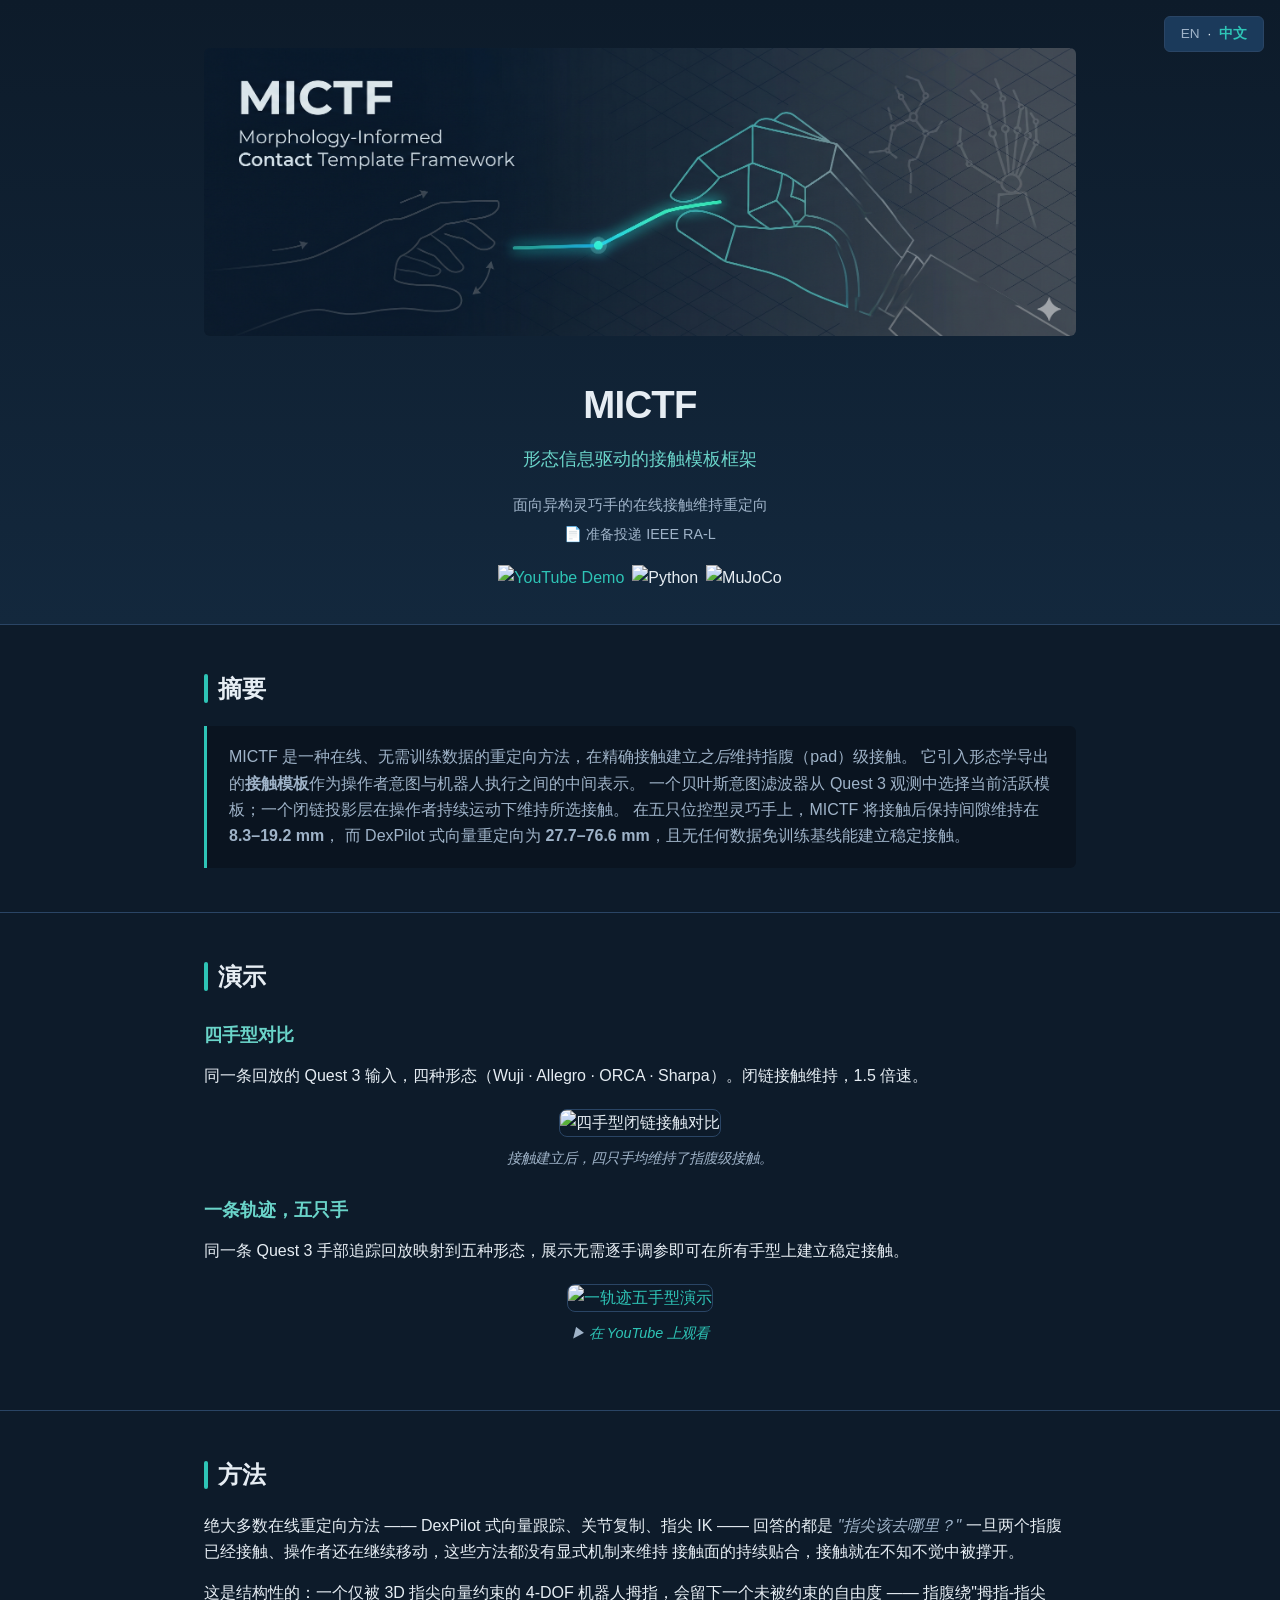
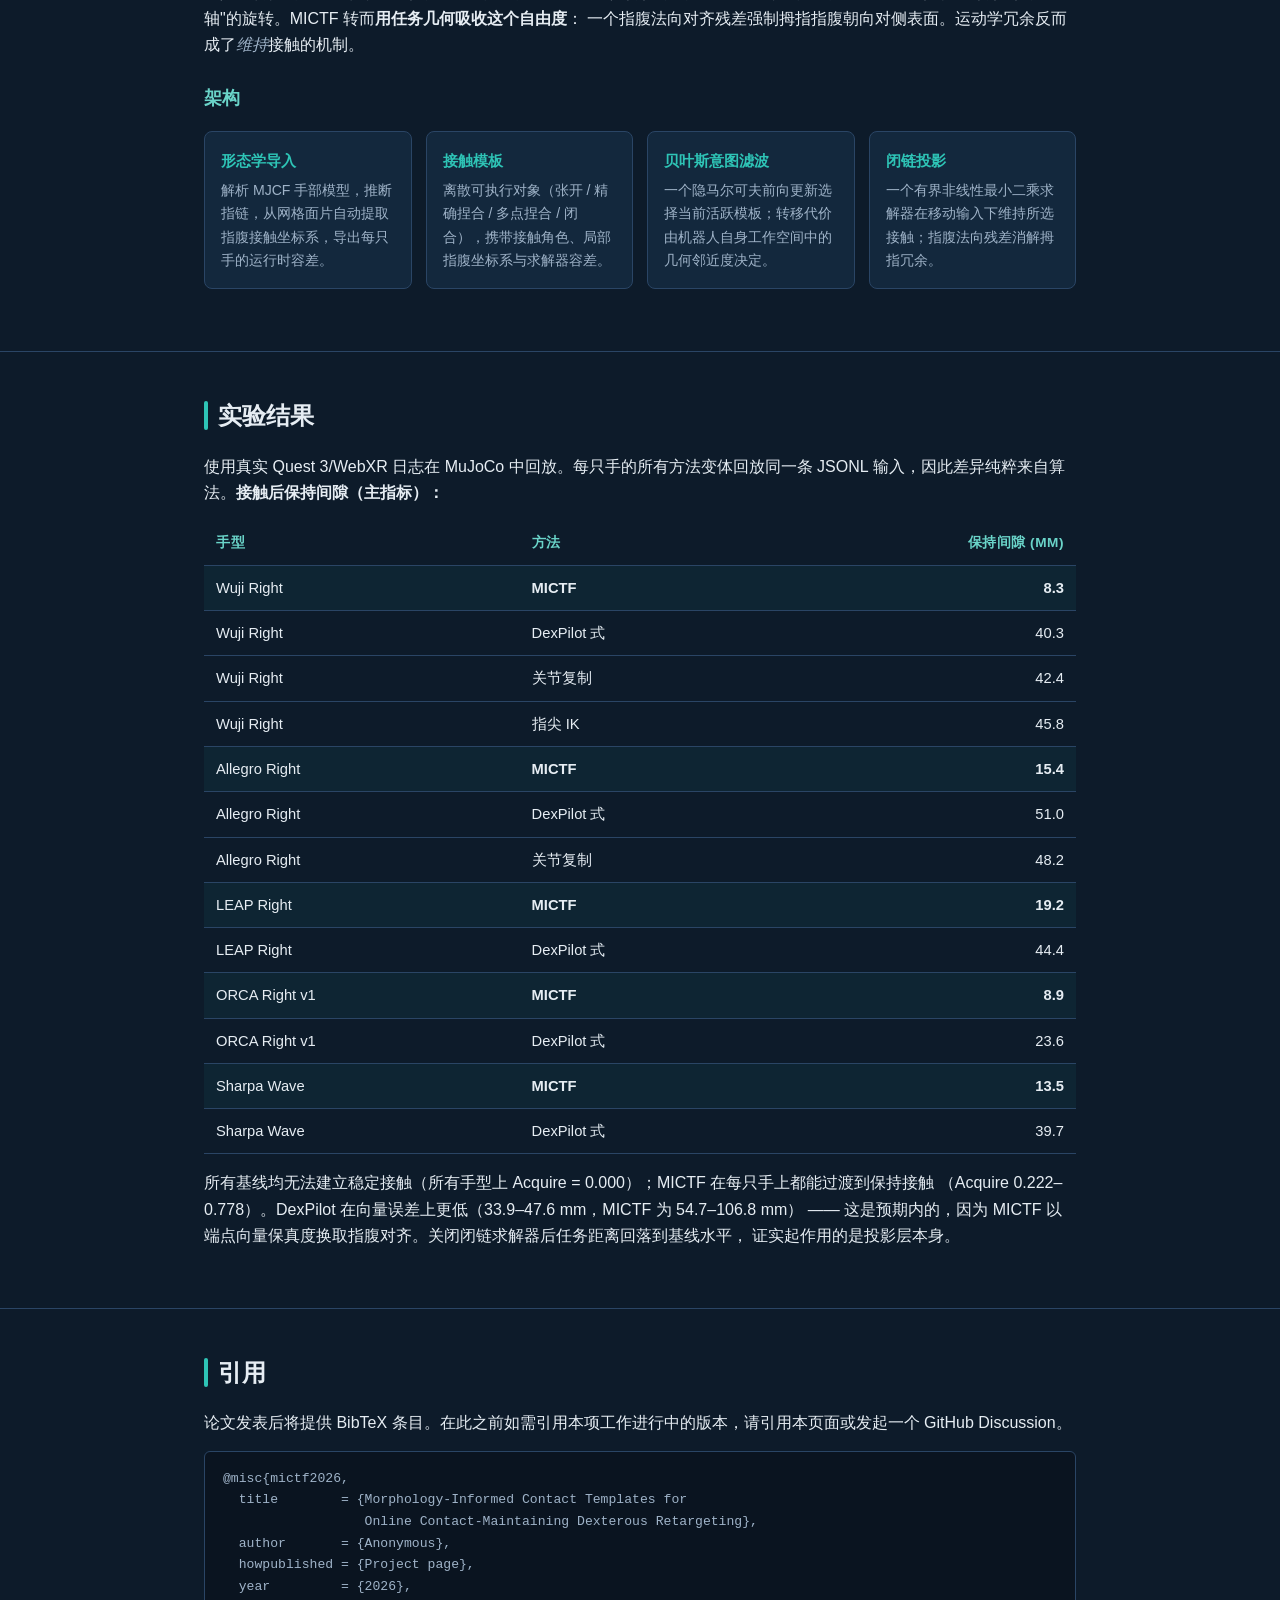
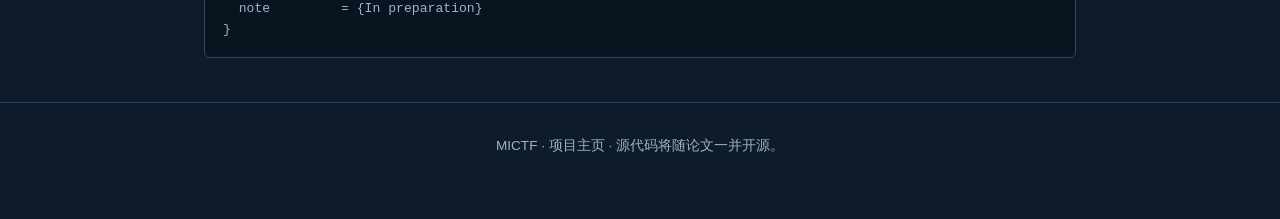
==== docs/index.zh.html @ 3833d104 "Add GitHub Pages project site (conference-paper style, EN/ZH switch) - docs/index.html (EN) + docs/i" ====
<!DOCTYPE html>
<html lang="zh-CN">
<head>
  <meta charset="UTF-8">
  <meta name="viewport" content="width=device-width, initial-scale=1.0">
  <title>MICTF —— 形态信息驱动的接触模板框架</title>
  <meta name="description" content="在线、无需训练数据的重定向方法，在精确接触建立之后维持指腹级接触。">
  <link rel="stylesheet" href="style.css">
</head>
<body>

<div class="lang-switch">
  <a href="index.html">EN</a> · <a href="index.zh.html" class="active">中文</a>
</div>

<!-- ==================== HERO ==================== -->
<header class="hero">
  <div class="container">
    <img src="assets/banner.png" alt="MICTF banner" class="banner">
    <h1>MICTF</h1>
    <div class="subtitle">形态信息驱动的接触模板框架</div>
    <div class="authors">面向异构灵巧手的在线接触维持重定向</div>
    <div class="venue">📄 准备投递 IEEE RA-L</div>
    <div class="badges">
      <a href="https://youtu.be/rv6dafFKCII"><img alt="YouTube Demo" src="https://img.shields.io/badge/演示-YouTube-red?logo=youtube"></a>
      <img alt="Python" src="https://img.shields.io/badge/Python-3.10+-3776AB?logo=python&logoColor=white">
      <img alt="MuJoCo" src="https://img.shields.io/badge/MuJoCo-3.x-orange">
    </div>
  </div>
</header>

<!-- ==================== ABSTRACT ==================== -->
<section>
  <div class="container">
    <h2>摘要</h2>
    <div class="abstract-box">
      MICTF 是一种在线、无需训练数据的重定向方法，在精确接触建立<em>之后</em>维持指腹（pad）级接触。
      它引入形态学导出的<strong>接触模板</strong>作为操作者意图与机器人执行之间的中间表示。
      一个贝叶斯意图滤波器从 Quest 3 观测中选择当前活跃模板；一个闭链投影层在操作者持续运动下维持所选接触。
      在五只位控型灵巧手上，MICTF 将接触后保持间隙维持在 <strong>8.3–19.2&nbsp;mm</strong>，
      而 DexPilot 式向量重定向为 <strong>27.7–76.6&nbsp;mm</strong>，且无任何数据免训练基线能建立稳定接触。
    </div>
  </div>
</section>

<!-- ==================== DEMO ==================== -->
<section>
  <div class="container">
    <h2>演示</h2>

    <h3>四手型对比</h3>
    <p>同一条回放的 Quest 3 输入，四种形态（Wuji · Allegro · ORCA · Sharpa）。闭链接触维持，1.5 倍速。</p>
    <div class="demo-media">
      <img src="assets/multihand_demo.gif" alt="四手型闭链接触对比">
      <div class="caption">接触建立后，四只手均维持了指腹级接触。</div>
    </div>

    <h3>一条轨迹，五只手</h3>
    <p>同一条 Quest 3 手部追踪回放映射到五种形态，展示无需逐手调参即可在所有手型上建立稳定接触。</p>
    <div class="demo-media">
      <a href="https://youtu.be/rv6dafFKCII" class="youtube-thumb">
        <img src="https://img.youtube.com/vi/rv6dafFKCII/maxresdefault.jpg" alt="一轨迹五手型演示" style="width:80%">
      </a>
      <div class="caption">▶ <a href="https://youtu.be/rv6dafFKCII">在 YouTube 上观看</a></div>
    </div>
  </div>
</section>

<!-- ==================== METHOD ==================== -->
<section>
  <div class="container">
    <h2>方法</h2>
    <p>
      绝大多数在线重定向方法 —— DexPilot 式向量跟踪、关节复制、指尖 IK —— 回答的都是
      <em>"指尖该去哪里？"</em> 一旦两个指腹已经接触、操作者还在继续移动，这些方法都没有显式机制来维持
      接触面的持续贴合，接触就在不知不觉中被撑开。
    </p>
    <p>
      这是结构性的：一个仅被 3D 指尖向量约束的 4-DOF 机器人拇指，会留下一个未被约束的自由度
      —— 指腹绕"拇指-指尖轴"的旋转。MICTF 转而<strong>用任务几何吸收这个自由度</strong>：
      一个指腹法向对齐残差强制拇指指腹朝向对侧表面。运动学冗余反而成了<em>维持</em>接触的机制。
    </p>

    <h3>架构</h3>
    <div class="cards">
      <div class="card">
        <h4>形态学导入</h4>
        <p>解析 MJCF 手部模型，推断指链，从网格面片自动提取指腹接触坐标系，导出每只手的运行时容差。</p>
      </div>
      <div class="card">
        <h4>接触模板</h4>
        <p>离散可执行对象（张开 / 精确捏合 / 多点捏合 / 闭合），携带接触角色、局部指腹坐标系与求解器容差。</p>
      </div>
      <div class="card">
        <h4>贝叶斯意图滤波</h4>
        <p>一个隐马尔可夫前向更新选择当前活跃模板；转移代价由机器人自身工作空间中的几何邻近度决定。</p>
      </div>
      <div class="card">
        <h4>闭链投影</h4>
        <p>一个有界非线性最小二乘求解器在移动输入下维持所选接触；指腹法向残差消解拇指冗余。</p>
      </div>
    </div>
  </div>
</section>

<!-- ==================== RESULTS ==================== -->
<section>
  <div class="container">
    <h2>实验结果</h2>
    <p>使用真实 Quest 3/WebXR 日志在 MuJoCo 中回放。每只手的所有方法变体回放同一条 JSONL 输入，因此差异纯粹来自算法。<strong>接触后保持间隙（主指标）：</strong></p>
    <div class="table-wrap">
      <table>
        <thead>
          <tr>
            <th>手型</th><th>方法</th><th class="num">保持间隙 (mm)</th>
          </tr>
        </thead>
        <tbody>
          <tr class="mictf"><td>Wuji Right</td><td><strong>MICTF</strong></td><td class="num"><strong>8.3</strong></td></tr>
          <tr><td>Wuji Right</td><td>DexPilot 式</td><td class="num">40.3</td></tr>
          <tr><td>Wuji Right</td><td>关节复制</td><td class="num">42.4</td></tr>
          <tr><td>Wuji Right</td><td>指尖 IK</td><td class="num">45.8</td></tr>
          <tr class="mictf"><td>Allegro Right</td><td><strong>MICTF</strong></td><td class="num"><strong>15.4</strong></td></tr>
          <tr><td>Allegro Right</td><td>DexPilot 式</td><td class="num">51.0</td></tr>
          <tr><td>Allegro Right</td><td>关节复制</td><td class="num">48.2</td></tr>
          <tr class="mictf"><td>LEAP Right</td><td><strong>MICTF</strong></td><td class="num"><strong>19.2</strong></td></tr>
          <tr><td>LEAP Right</td><td>DexPilot 式</td><td class="num">44.4</td></tr>
          <tr class="mictf"><td>ORCA Right v1</td><td><strong>MICTF</strong></td><td class="num"><strong>8.9</strong></td></tr>
          <tr><td>ORCA Right v1</td><td>DexPilot 式</td><td class="num">23.6</td></tr>
          <tr class="mictf"><td>Sharpa Wave</td><td><strong>MICTF</strong></td><td class="num"><strong>13.5</strong></td></tr>
          <tr><td>Sharpa Wave</td><td>DexPilot 式</td><td class="num">39.7</td></tr>
        </tbody>
      </table>
    </div>
    <p>
      所有基线均无法建立稳定接触（所有手型上 Acquire&nbsp;=&nbsp;0.000）；MICTF 在每只手上都能过渡到保持接触
      （Acquire&nbsp;0.222–0.778）。DexPilot 在向量误差上更低（33.9–47.6&nbsp;mm，MICTF 为 54.7–106.8&nbsp;mm）
      —— 这是预期内的，因为 MICTF 以端点向量保真度换取指腹对齐。关闭闭链求解器后任务距离回落到基线水平，
      证实起作用的是投影层本身。
    </p>
  </div>
</section>

<!-- ==================== CITATION ==================== -->
<section>
  <div class="container">
    <h2>引用</h2>
    <p>论文发表后将提供 BibTeX 条目。在此之前如需引用本项工作进行中的版本，请引用本页面或发起一个 GitHub Discussion。</p>
    <div class="citation">@misc{mictf2026,
  title        = {Morphology-Informed Contact Templates for
                  Online Contact-Maintaining Dexterous Retargeting},
  author       = {Anonymous},
  howpublished = {Project page},
  year         = {2026},
  note         = {In preparation}
}</div>
  </div>
</section>

<footer>
  <div class="container">
    <p>MICTF · 项目主页 · 源代码将随论文一并开源。</p>
  </div>
</footer>

</body>
</html>
---- docs/style.css ----
/* MICTF project page — conference-paper style */
:root {
  --bg: #0d1b2a;
  --bg-2: #13283d;
  --surface: #1b3a5b;
  --text: #e6edf3;
  --text-dim: #9fb3c8;
  --accent: #2ec4b6;
  --accent-2: #6ad4c9;
  --rule: #2a4565;
  --code-bg: #0a1420;
  --warn: #f0a868;
}

* { box-sizing: border-box; margin: 0; padding: 0; }

html { scroll-behavior: smooth; }

body {
  background: var(--bg);
  color: var(--text);
  font-family: -apple-system, BlinkMacSystemFont, "Segoe UI", "Helvetica Neue",
               "Noto Sans SC", Arial, sans-serif;
  font-size: 16px;
  line-height: 1.65;
  -webkit-font-smoothing: antialiased;
}

.container {
  max-width: 920px;
  margin: 0 auto;
  padding: 0 24px;
}

/* ---------- Header / hero ---------- */
.hero {
  text-align: center;
  padding: 48px 24px 32px;
  background: linear-gradient(180deg, var(--bg) 0%, var(--bg-2) 100%);
  border-bottom: 1px solid var(--rule);
}
.hero img.banner {
  width: 100%;
  max-width: 960px;
  border-radius: 6px;
  margin-bottom: 28px;
}
.hero h1 {
  font-size: 2.4rem;
  font-weight: 700;
  letter-spacing: -0.02em;
  margin-bottom: 8px;
}
.hero .subtitle {
  font-size: 1.15rem;
  color: var(--accent-2);
  font-weight: 500;
  margin-bottom: 18px;
}
.hero .authors {
  color: var(--text-dim);
  font-size: 0.95rem;
  margin-bottom: 6px;
}
.hero .venue {
  color: var(--text-dim);
  font-size: 0.9rem;
}
.badges {
  margin-top: 18px;
  display: flex;
  gap: 8px;
  justify-content: center;
  flex-wrap: wrap;
}
.badges img { height: 24px; }

/* ---------- Lang switch ---------- */
.lang-switch {
  position: fixed;
  top: 16px;
  right: 16px;
  z-index: 100;
  background: var(--surface);
  border: 1px solid var(--rule);
  border-radius: 6px;
  padding: 6px 12px;
  font-size: 0.85rem;
}
.lang-switch a {
  color: var(--text-dim);
  text-decoration: none;
  margin: 0 4px;
}
.lang-switch a.active { color: var(--accent); font-weight: 600; }
.lang-switch a:hover { color: var(--accent-2); }

/* ---------- Sections ---------- */
section {
  padding: 44px 0;
  border-bottom: 1px solid var(--rule);
}
section h2 {
  font-size: 1.5rem;
  font-weight: 600;
  margin-bottom: 18px;
  color: var(--text);
  display: flex;
  align-items: center;
  gap: 10px;
}
section h2::before {
  content: "";
  width: 4px;
  height: 1.2em;
  background: var(--accent);
  border-radius: 2px;
}
section h3 {
  font-size: 1.15rem;
  font-weight: 600;
  margin: 24px 0 12px;
  color: var(--accent-2);
}
p { margin-bottom: 14px; }
a { color: var(--accent); text-decoration: none; }
a:hover { text-decoration: underline; }
em { color: var(--text-dim); }

/* ---------- Abstract ---------- */
.abstract-box {
  background: var(--code-bg);
  border-left: 3px solid var(--accent);
  padding: 18px 22px;
  border-radius: 0 6px 6px 0;
  color: var(--text-dim);
}

/* ---------- Demo ---------- */
.demo-media {
  text-align: center;
  margin: 20px 0;
}
.demo-media img, .demo-media video {
  max-width: 100%;
  border-radius: 8px;
  border: 1px solid var(--rule);
}
.demo-media .caption {
  color: var(--text-dim);
  font-size: 0.9rem;
  margin-top: 10px;
  font-style: italic;
}
.youtube-thumb { transition: transform 0.15s; }
.youtube-thumb:hover { transform: scale(1.01); }

/* ---------- Tables ---------- */
.table-wrap { overflow-x: auto; margin: 16px 0; }
table {
  width: 100%;
  border-collapse: collapse;
  font-size: 0.92rem;
}
th, td {
  padding: 10px 12px;
  text-align: left;
  border-bottom: 1px solid var(--rule);
}
th {
  color: var(--accent-2);
  font-weight: 600;
  font-size: 0.85rem;
  text-transform: uppercase;
  letter-spacing: 0.04em;
}
td.num, th.num { text-align: right; font-variant-numeric: tabular-nums; }
tr.best td { color: var(--accent); font-weight: 600; }
tr.mictf td { background: rgba(46, 196, 182, 0.06); }

/* ---------- Architecture cards ---------- */
.cards {
  display: grid;
  grid-template-columns: repeat(auto-fit, minmax(200px, 1fr));
  gap: 14px;
  margin: 18px 0;
}
.card {
  background: var(--bg-2);
  border: 1px solid var(--rule);
  border-radius: 8px;
  padding: 16px;
}
.card h4 {
  color: var(--accent);
  font-size: 0.95rem;
  margin-bottom: 6px;
}
.card p { font-size: 0.88rem; color: var(--text-dim); margin: 0; }

/* ---------- Citation ---------- */
.citation {
  background: var(--code-bg);
  border: 1px solid var(--rule);
  border-radius: 6px;
  padding: 16px 18px;
  font-family: "SF Mono", "Consolas", "Liberation Mono", monospace;
  font-size: 0.82rem;
  color: var(--text-dim);
  overflow-x: auto;
  white-space: pre;
}

/* ---------- Footer ---------- */
footer {
  padding: 32px 0 48px;
  text-align: center;
  color: var(--text-dim);
  font-size: 0.85rem;
}

/* ---------- Responsive ---------- */
@media (max-width: 640px) {
  .hero h1 { font-size: 1.7rem; }
  .hero .subtitle { font-size: 1rem; }
  .container { padding: 0 16px; }
  .lang-switch { top: 8px; right: 8px; font-size: 0.8rem; }
}
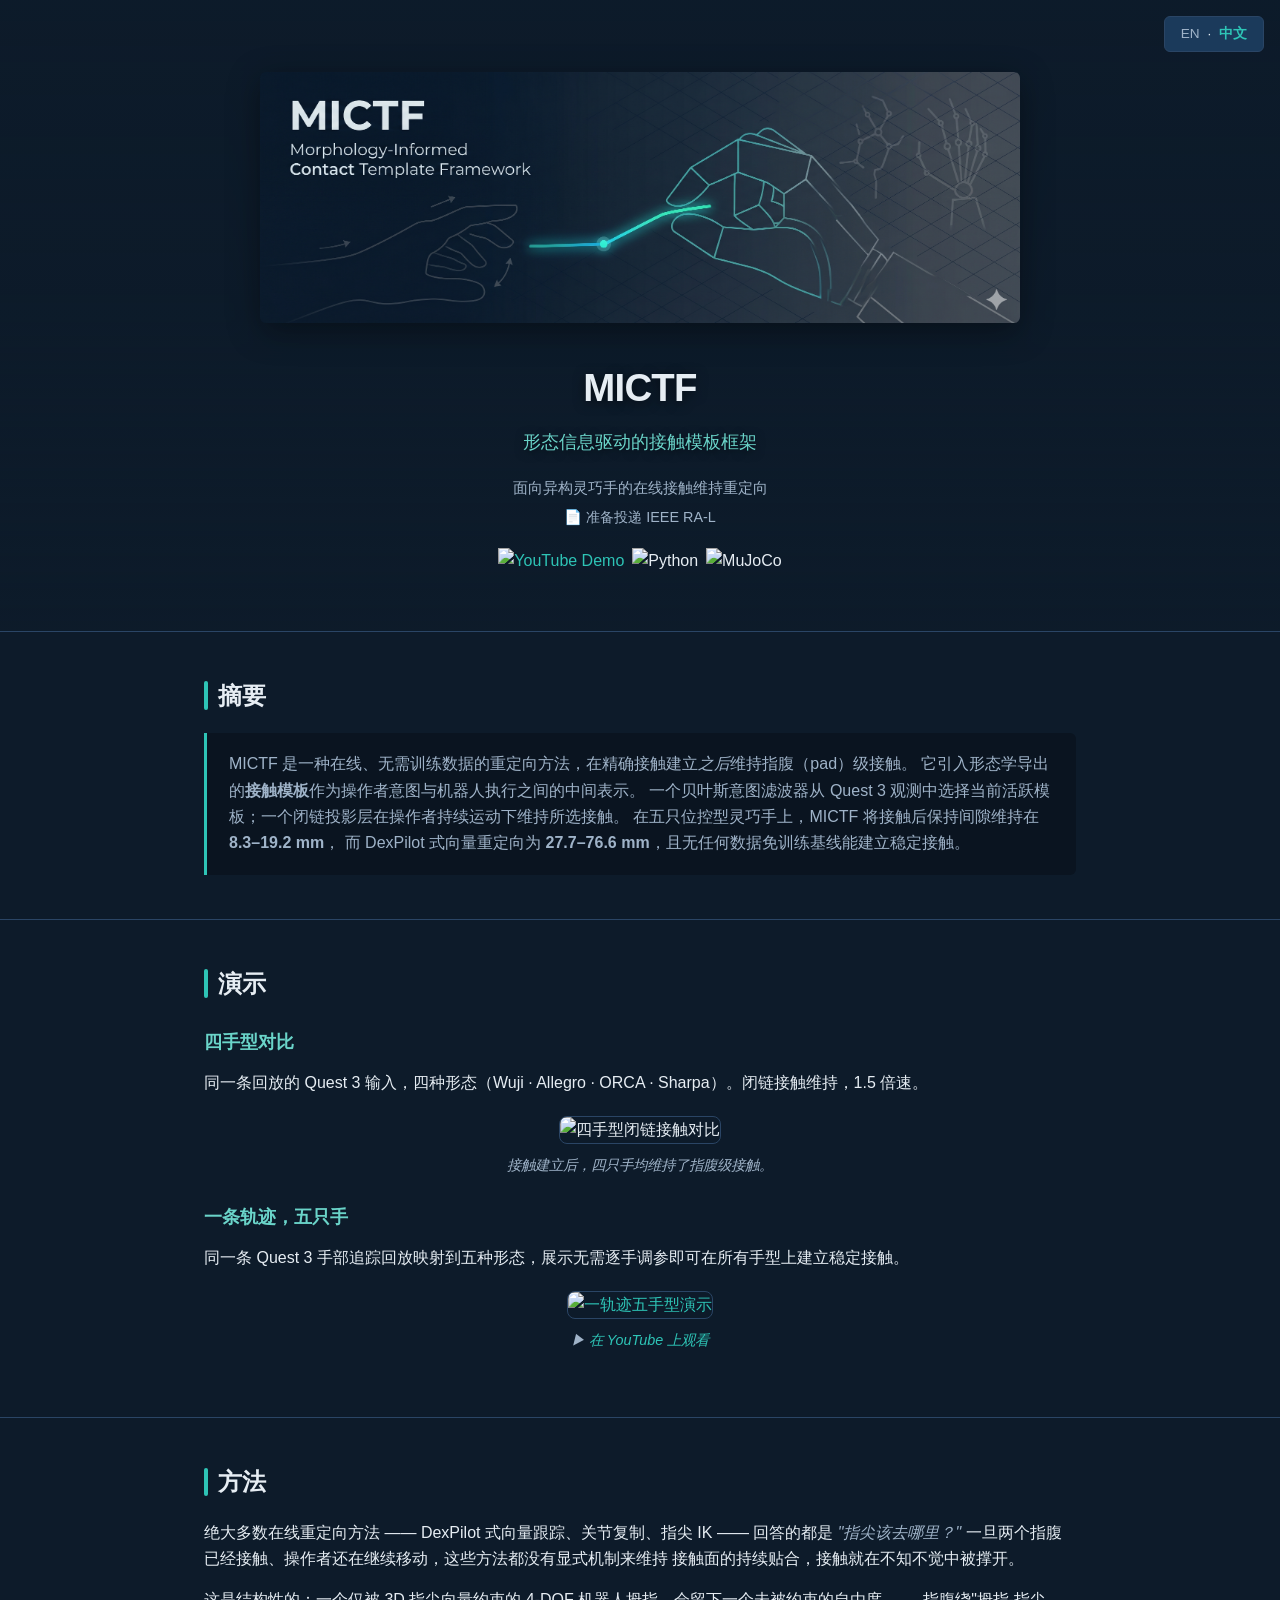
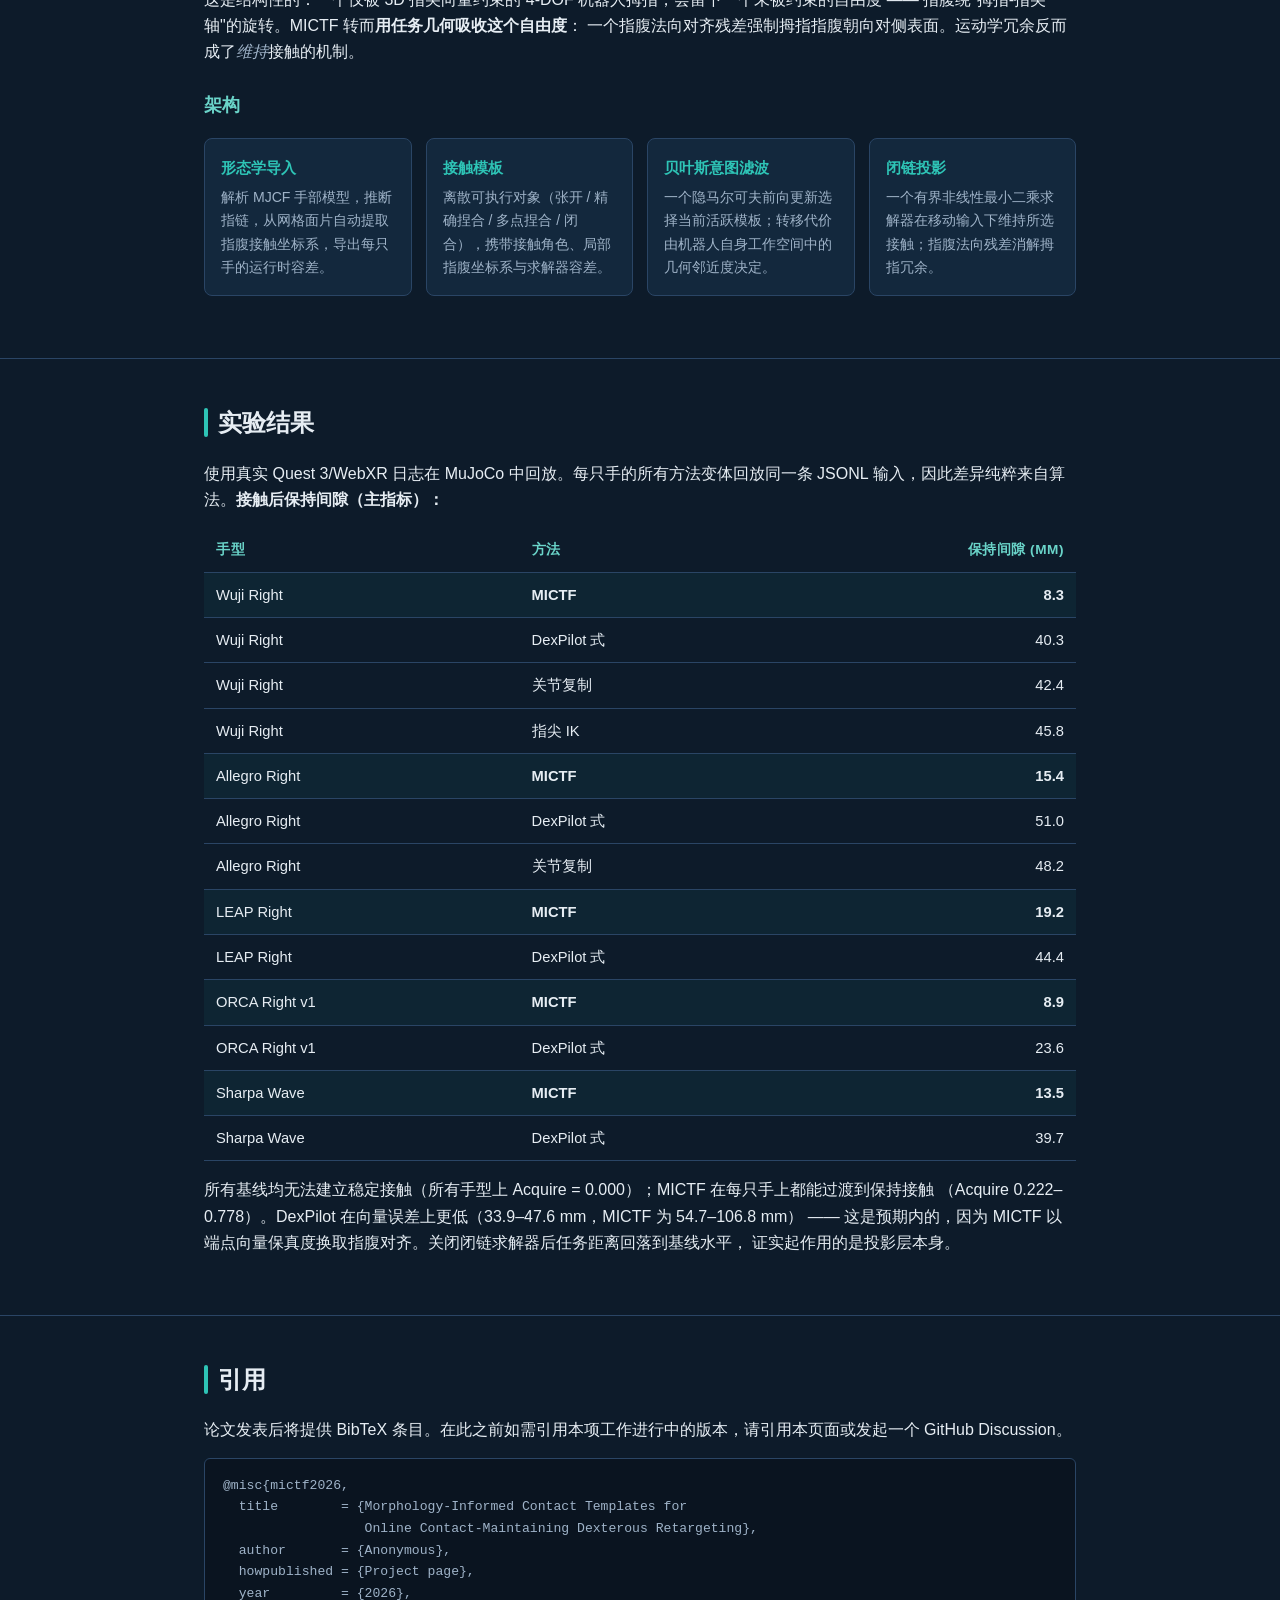
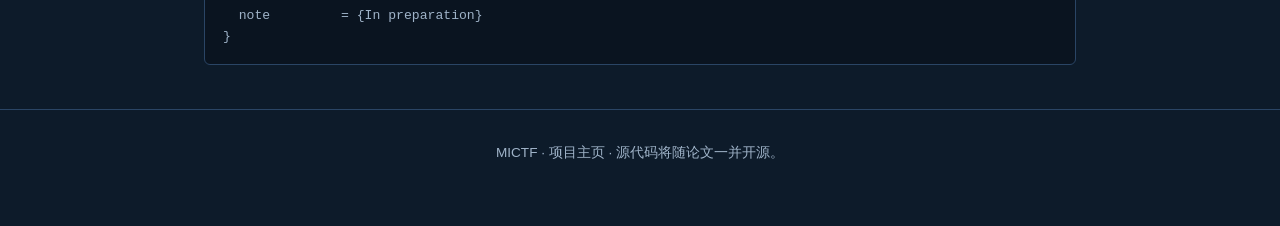
==== commit 36139a16: "Add background YouTube video to hero (top-conference project-page style) - Hero now plays the rv6daf" ====
--- a/docs/index.zh.html
+++ b/docs/index.zh.html
@@ -15,6 +15,14 @@
 
 <!-- ==================== HERO ==================== -->
 <header class="hero">
+  <!-- Background YouTube video: autoplay, muted, looped, no controls -->
+  <div class="hero-video">
+    <iframe
+      src="https://www.youtube.com/embed/rv6dafFKCII?autoplay=1&mute=1&loop=1&playlist=rv6dafFKCII&controls=0&showinfo=0&modestbranding=1&rel=0&playsinline=1&iv_load_policy=3"
+      title="MICTF 背景演示"
+      allow="autoplay; encrypted-media"
+      allowfullscreen></iframe>
+  </div>
   <div class="container">
     <img src="assets/banner.png" alt="MICTF banner" class="banner">
     <h1>MICTF</h1>
--- a/docs/style.css
+++ b/docs/style.css
@@ -34,28 +34,72 @@
 
 /* ---------- Header / hero ---------- */
 .hero {
+  position: relative;
   text-align: center;
-  padding: 48px 24px 32px;
-  background: linear-gradient(180deg, var(--bg) 0%, var(--bg-2) 100%);
+  padding: 72px 24px 56px;
+  overflow: hidden;
   border-bottom: 1px solid var(--rule);
+  min-height: 420px;
+  display: flex;
+  align-items: center;
+  justify-content: center;
+}
+/* background YouTube video, scaled to cover */
+.hero-video {
+  position: absolute;
+  top: 50%;
+  left: 50%;
+  width: 177.78vh;          /* 16:9, cover by height */
+  height: 56.25vw;          /* 16:9, cover by width */
+  min-width: 100%;
+  min-height: 100%;
+  transform: translate(-50%, -50%);
+  pointer-events: none;     /* clicks pass through to overlay */
+  z-index: 0;
+}
+.hero-video iframe {
+  width: 100%;
+  height: 100%;
+  border: 0;
+  pointer-events: none;
+}
+/* semi-transparent gradient overlay */
+.hero::before {
+  content: "";
+  position: absolute;
+  inset: 0;
+  background: linear-gradient(
+    180deg,
+    rgba(13, 27, 42, 0.55) 0%,
+    rgba(13, 27, 42, 0.40) 50%,
+    rgba(13, 27, 42, 0.85) 100%
+  );
+  z-index: 1;
+}
+.hero .container {
+  position: relative;
+  z-index: 2;               /* text above overlay */
 }
 .hero img.banner {
   width: 100%;
-  max-width: 960px;
+  max-width: 760px;
   border-radius: 6px;
-  margin-bottom: 28px;
+  margin-bottom: 24px;
+  box-shadow: 0 8px 32px rgba(0, 0, 0, 0.4);
 }
 .hero h1 {
   font-size: 2.4rem;
   font-weight: 700;
   letter-spacing: -0.02em;
   margin-bottom: 8px;
+  text-shadow: 0 2px 12px rgba(0, 0, 0, 0.6);
 }
 .hero .subtitle {
   font-size: 1.15rem;
   color: var(--accent-2);
   font-weight: 500;
   margin-bottom: 18px;
+  text-shadow: 0 2px 10px rgba(0, 0, 0, 0.6);
 }
 .hero .authors {
   color: var(--text-dim);
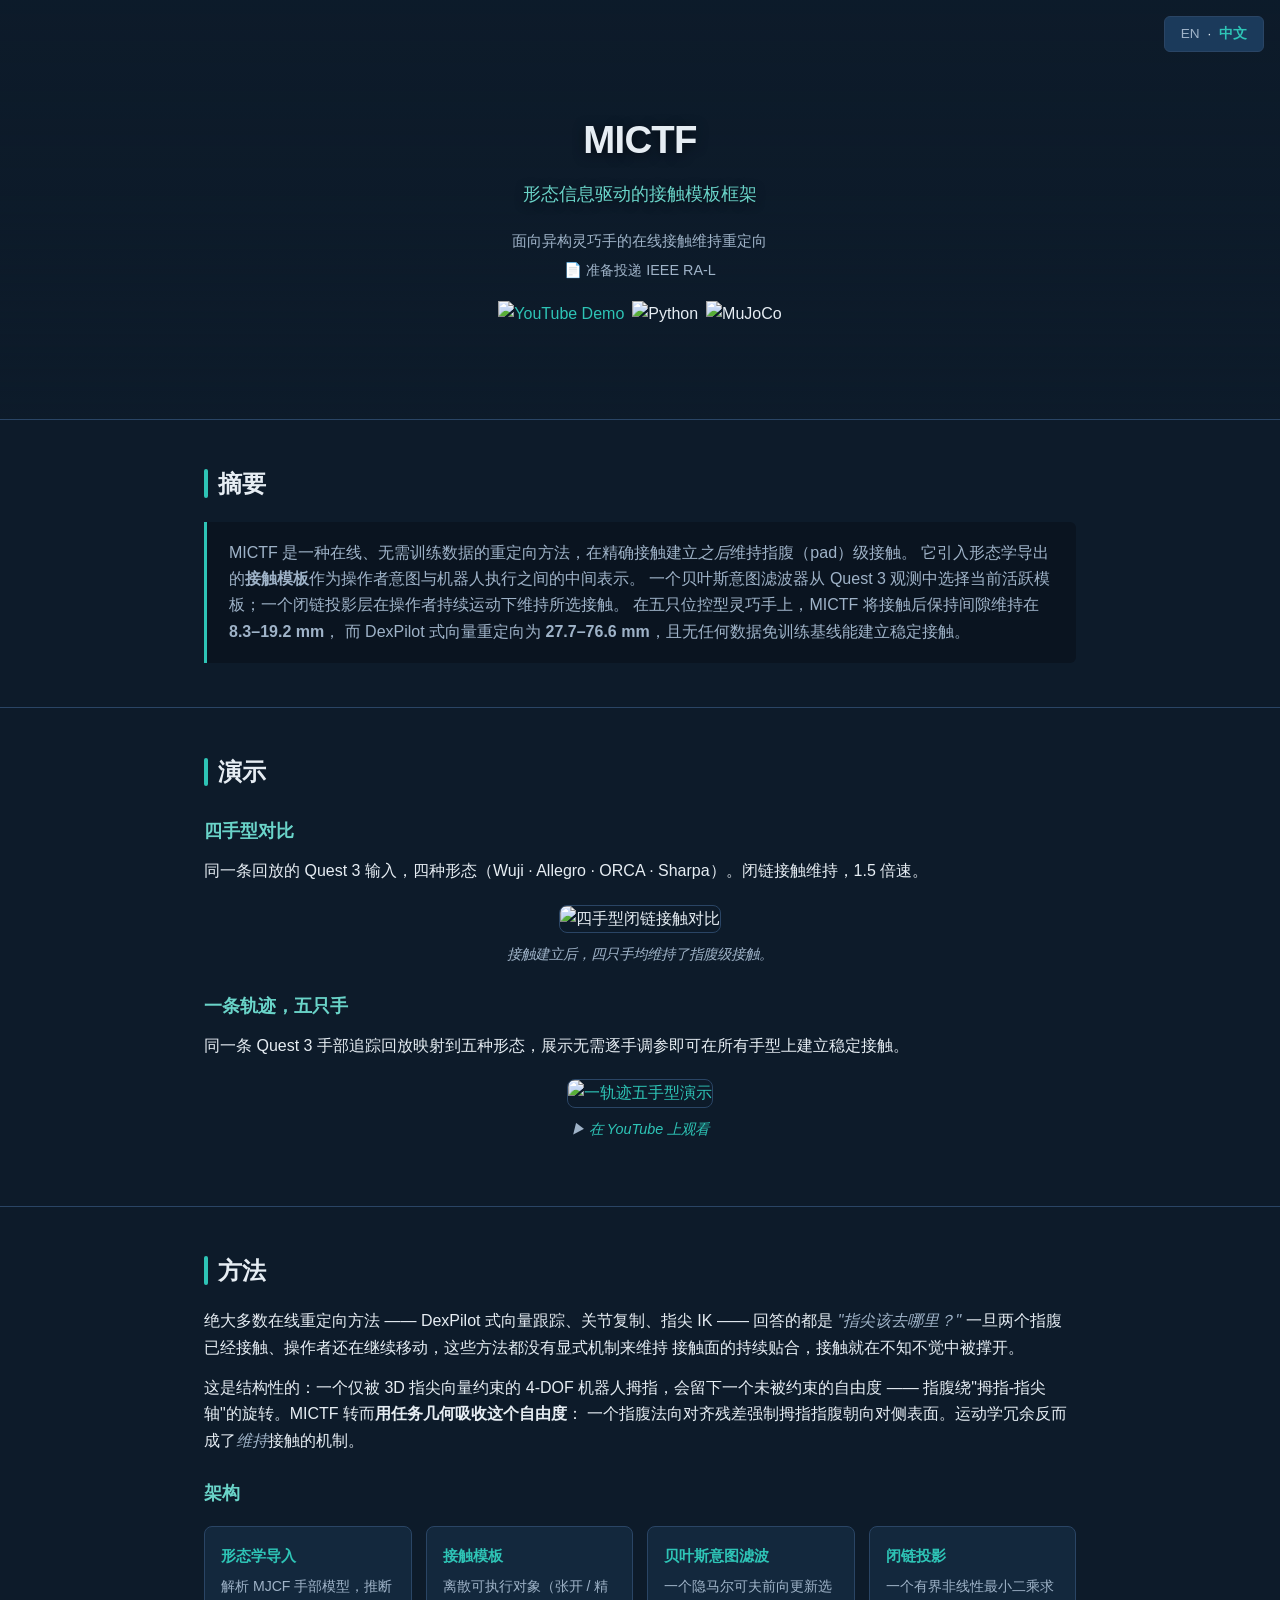
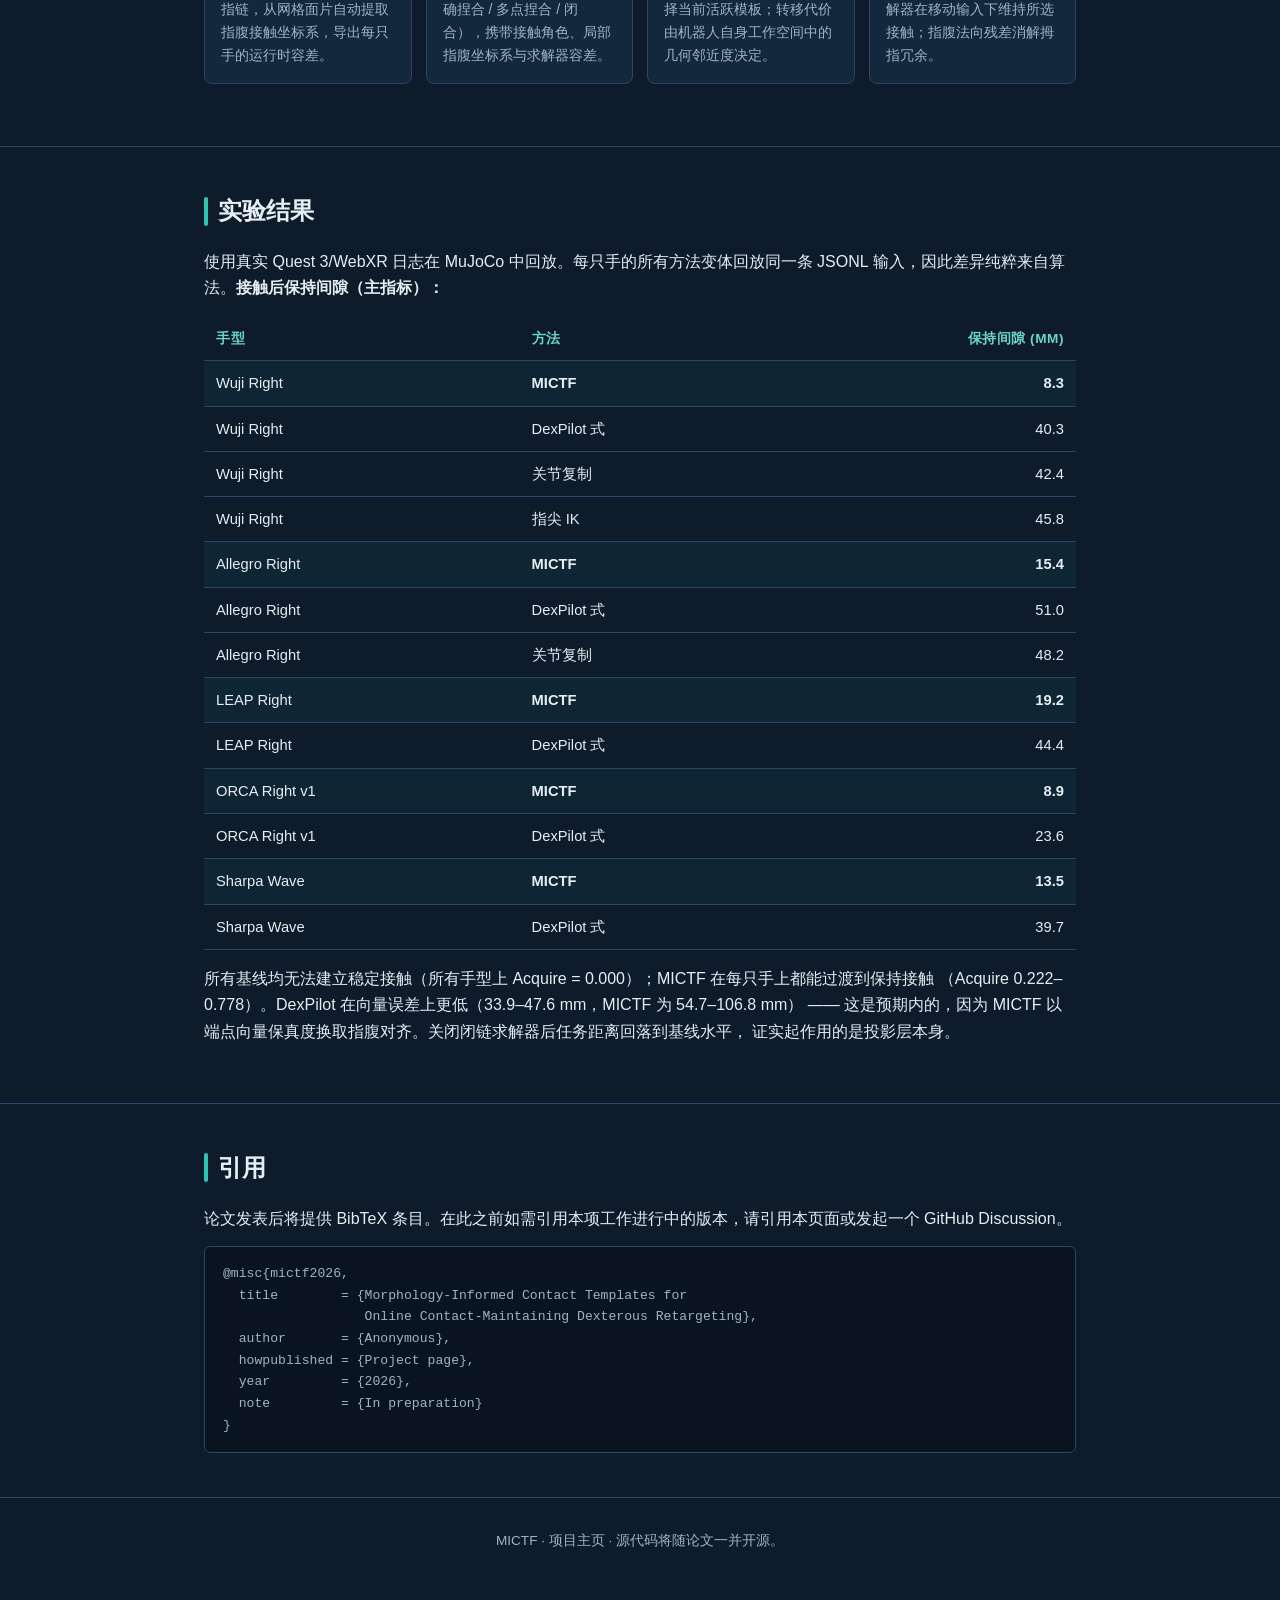
==== commit 881cd04a: "Remove banner img from hero so YouTube background video is visible The banner img (inside .hero .con" ====
--- a/docs/index.zh.html
+++ b/docs/index.zh.html
@@ -24,7 +24,6 @@
       allowfullscreen></iframe>
   </div>
   <div class="container">
-    <img src="assets/banner.png" alt="MICTF banner" class="banner">
     <h1>MICTF</h1>
     <div class="subtitle">形态信息驱动的接触模板框架</div>
     <div class="authors">面向异构灵巧手的在线接触维持重定向</div>
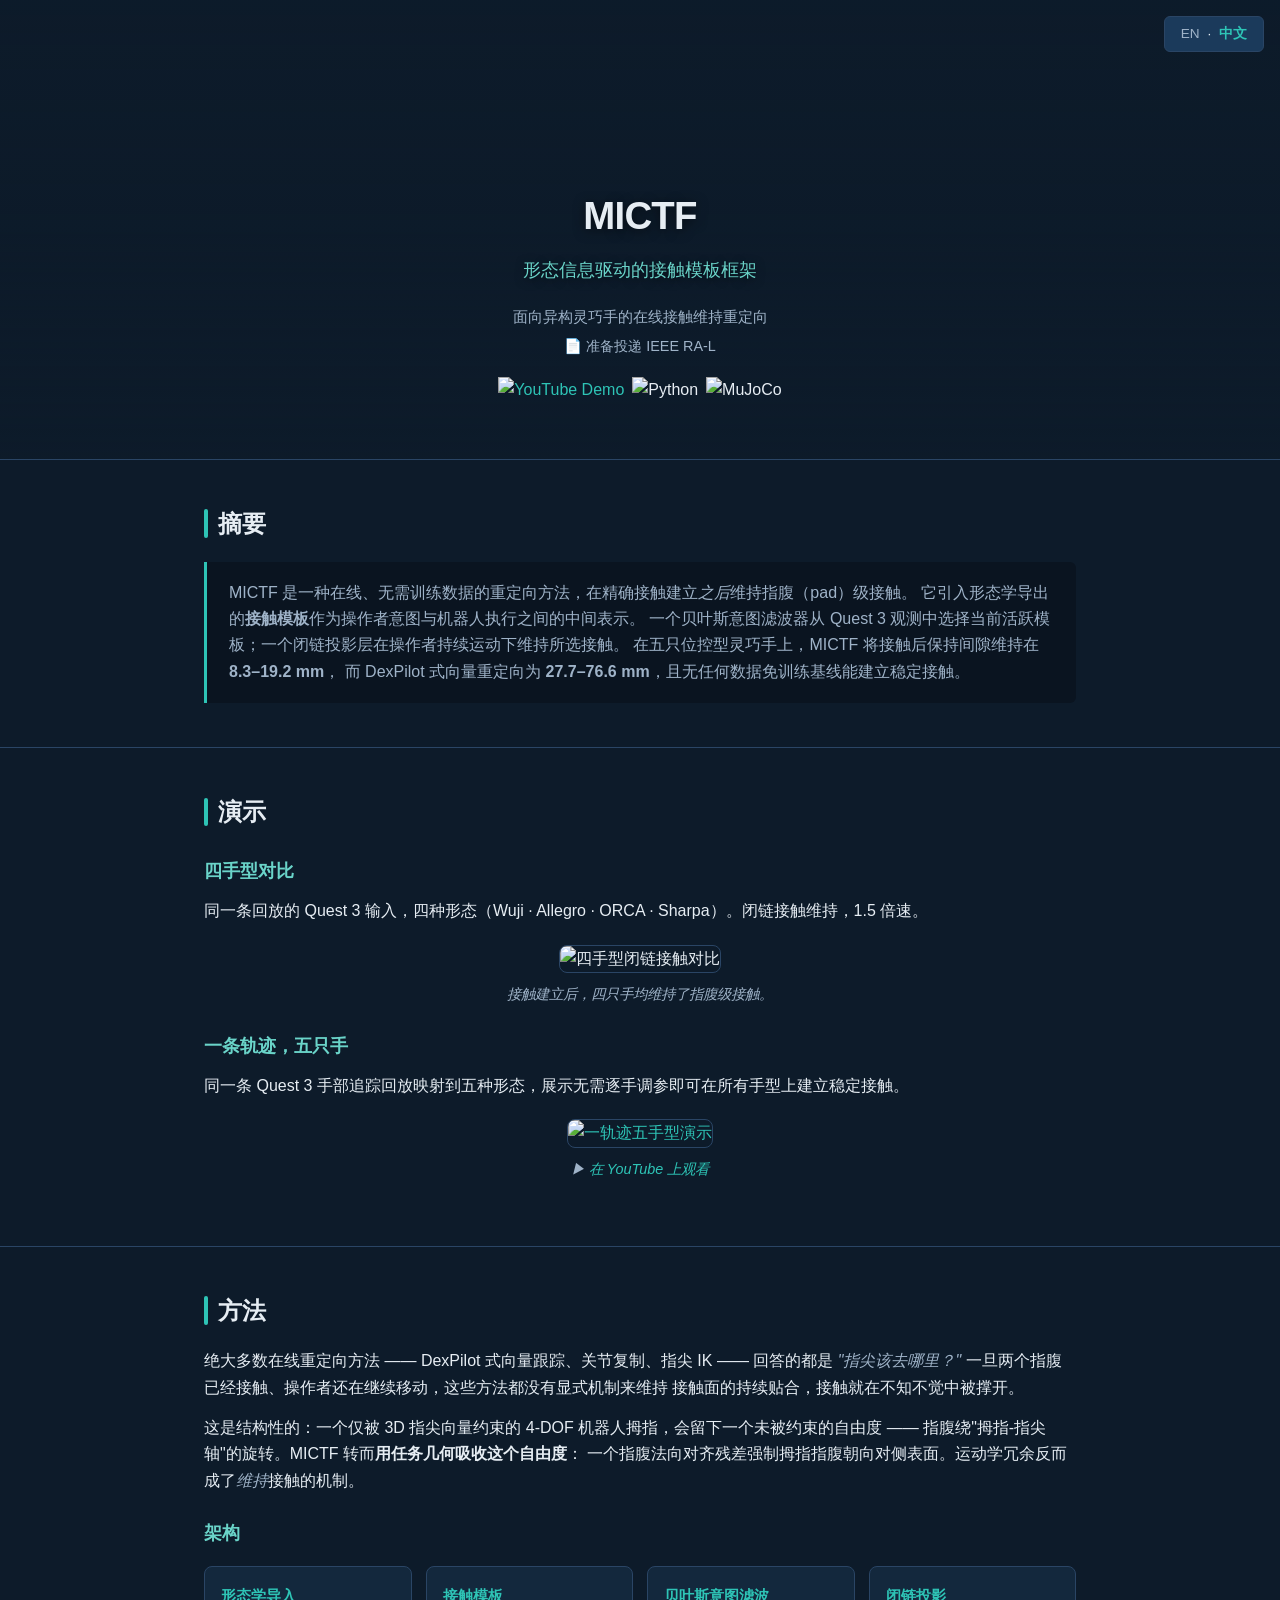
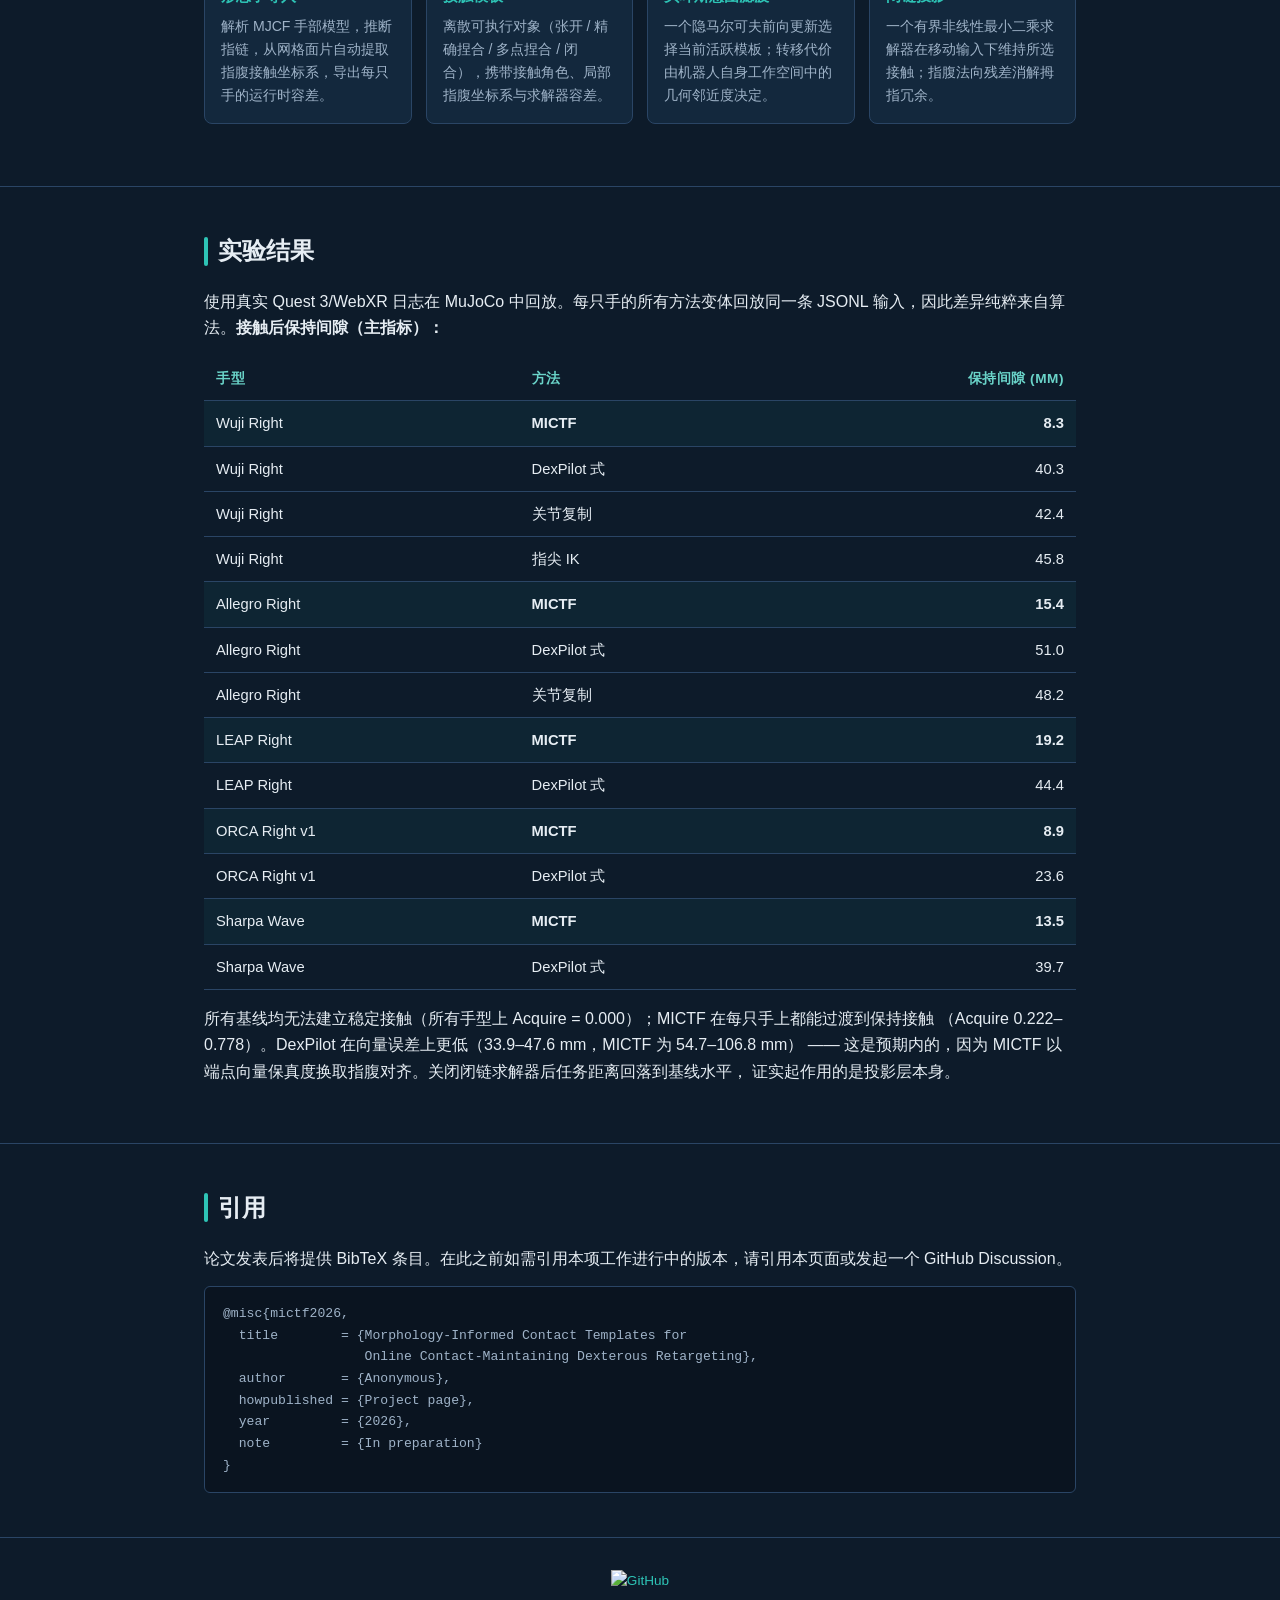
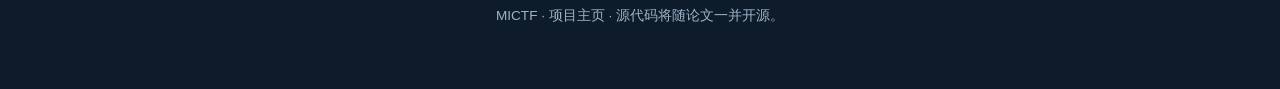
==== commit 37a69881: "Cross-link GitHub Pages and GitHub repo - READMEs: add Project Page badge linking to GitHub Pages si" ====
--- a/docs/index.zh.html
+++ b/docs/index.zh.html
@@ -166,6 +166,7 @@
 
 <footer>
   <div class="container">
+    <a href="https://github.com/mohuairan/mictf-project"><img alt="GitHub" src="https://img.shields.io/badge/GitHub-mictf--project-181717?logo=github"></a>
     <p>MICTF · 项目主页 · 源代码将随论文一并开源。</p>
   </div>
 </footer>
--- a/docs/style.css
+++ b/docs/style.css
@@ -36,13 +36,9 @@
 .hero {
   position: relative;
   text-align: center;
-  padding: 72px 24px 56px;
   overflow: hidden;
   border-bottom: 1px solid var(--rule);
-  min-height: 420px;
-  display: flex;
-  align-items: center;
-  justify-content: center;
+  min-height: 460px;
 }
 /* background YouTube video, scaled to cover */
 .hero-video {
@@ -77,8 +73,12 @@
   z-index: 1;
 }
 .hero .container {
-  position: relative;
+  position: absolute;
+  left: 0;
+  right: 0;
+  bottom: 0;
   z-index: 2;               /* text above overlay */
+  padding-bottom: 56px;
 }
 .hero img.banner {
   width: 100%;
@@ -262,6 +262,8 @@
   color: var(--text-dim);
   font-size: 0.85rem;
 }
+footer a { display: inline-block; margin-bottom: 12px; }
+footer a img { height: 24px; }
 
 /* ---------- Responsive ---------- */
 @media (max-width: 640px) {
